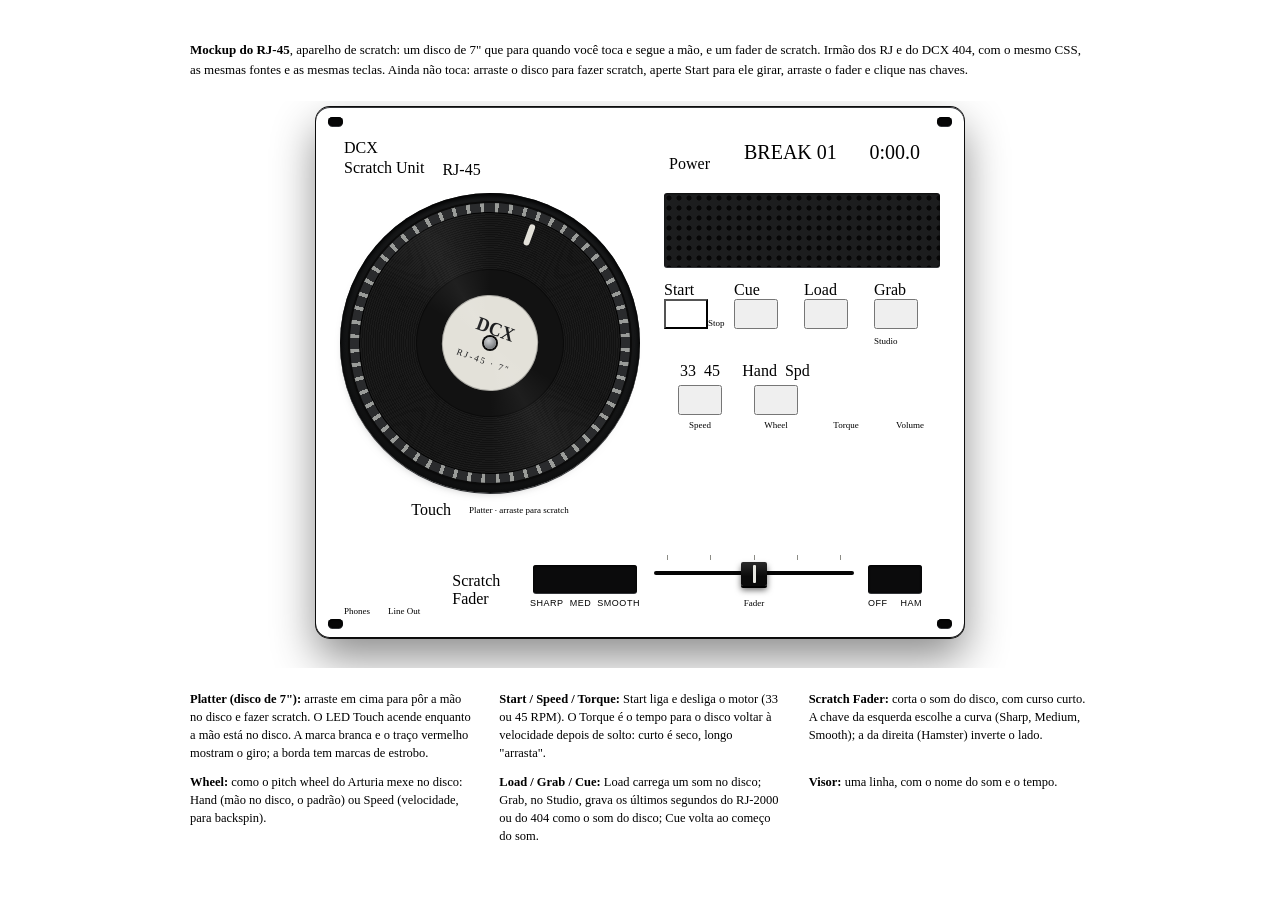
==== rj-45/mockup.html @ 4e8f0595 "Mockups: DCX 404 v4, RJ-45 e barra do Studio (CSS pelo Pages), logos provisorias Co-Authored-By: Cla" ====
<!DOCTYPE html>
<html lang="pt-BR">
<head>
<meta charset="UTF-8">
<meta name="viewport" content="width=device-width, initial-scale=1">
<title>RJ-45 (mockup)</title>
<!--
  Mockup do RJ-45, aparelho de scratch da DCX Audio (GPL-3.0): um disco de 7" que para quando
  você toca e segue a mão, e um fader de scratch. Irmão do RJ-2000, do RJ-950, do RJ-42 e do
  DCX 404 v4: usa direto o CSS e as fontes deles (repositórios lado a lado em ~/Documents/GitHub).
  Espírito de desenho industrial alemão dos anos 60: poucos controles, alinhados, um acento de cor
  só (o vermelho da casa) e grade de furos redondos. Desenho próprio, sem marca de terceiros.
  Disposição e ganchos: sala Oficina (oficina-para-criacao-rj45.md).
    - cada controle tem data-ctrl="...";
    - disco: o elemento .platter-rot gira por --turn (graus);
    - fader: --pos (0 a 1) no elemento [data-ctrl=xfader];
    - chaves: data-pos (sharp|medium|smooth, on|off, hand|speed);
    - knobs: --a (-135 a 135) no .knob, o <i> gira com rotate(var(--a));
    - LEDs: .on (data-led="power|touch|33|45|hand|speed|grab");
    - visor: setLcd("texto"), no elemento [data-lcd];
    - tamanho: --scale no :root (o .r45 usa zoom: var(--scale)).
-->
<link rel="stylesheet" href="https://dcxaudio.github.io/rj-2000/core/css/base.css">
<link rel="stylesheet" href="https://dcxaudio.github.io/rj-2000/css/rj2000.css">
<link rel="stylesheet" href="https://dcxaudio.github.io/rj-950/css/rj950.css">
<link rel="stylesheet" href="https://dcxaudio.github.io/rj-42/css/rj42.css">
<style>
  :root { --scale: 1; /* 1 = 600 x ~470 px */ }
  body { display: flex; flex-direction: column; align-items: center; gap: 22px; padding: 32px 16px 48px; color: var(--page-ink); }
  .r45-note { font-size: 13px; max-width: 900px; width: 100%; line-height: 1.5; margin: 0; }
  .r45-note b { color: var(--ink); }
  .r45-scroll { width: 100%; max-width: 900px; overflow-x: auto; display: flex; justify-content: center; padding: 6px 0 30px; }

  /* gabinete: a face e a sombra do rack, deitado, cantos arredondados */
  .r45 { zoom: var(--scale); width: 600px; flex: none; position: relative; color: var(--rack-ink);
    padding: 20px 24px 20px; border-radius: 14px; background: var(--rack-face);
    box-shadow: 0 1px 0 #34363a inset, 0 -1px 0 #0b0b0b inset, 0 0 0 1px #0d0d0d, 0 20px 44px rgba(0,0,0,.45); }
  .r45 .r9-cap { font-size: 9px; }
  .r45-hole { position: absolute; width: 15px; height: 9px; border-radius: 5px; background: #060606; box-shadow: inset 0 1px 2px #000, 0 1px 0 #34363a; }

  .r45-top { display: flex; align-items: flex-end; gap: 18px; padding: 0 4px; }
  .r45-top .r9-brand { display: flex; flex-direction: column; gap: 2px; }
  .r45-sp { flex: 1; }
  .r45-pwr { display: flex; align-items: center; gap: 7px; margin-bottom: 4px; }
  /* visor de uma linha: o LCD da casa, pequeno */
  .r45-lcd-bezel { padding: 6px 8px; }
  .r45-lcd { width: 176px; height: 30px; padding: 4px 8px; display: flex; align-items: center; justify-content: space-between; font-size: 20px; white-space: nowrap; overflow: hidden; }

  .r45-main { display: grid; grid-template-columns: 300px 1fr; gap: 24px; margin-top: 16px; }

  /* ---------- disco de 7" ---------- */
  .r45-deck { display: flex; flex-direction: column; align-items: center; gap: 8px; }
  .platter { width: 300px; height: 300px; border-radius: 50%; position: relative; touch-action: none; cursor: grab;
    background: radial-gradient(circle, #18191a 0 68%, #111213 70%); box-shadow: inset 0 2px 4px #000, 0 1px 0 #34363a; }
  .platter.grab { cursor: grabbing; }
  .platter-rot { --turn: 0deg; position: absolute; inset: 10px; border-radius: 50%; transform: rotate(var(--turn)); }
  /* borda com marcas de estrobo */
  .p-edge { position: absolute; inset: 0; border-radius: 50%;
    background: repeating-conic-gradient(#9a9c99 0 1.6deg, #2a2b2d 1.6deg 6deg);
    box-shadow: 0 0 0 2px #0a0a0a, 0 6px 12px rgba(0,0,0,.6); }
  /* vinil com sulcos */
  .p-vinyl { position: absolute; inset: 9px; border-radius: 50%;
    background: repeating-radial-gradient(circle, #121212 0 1px, #1a1a1a 1px 2.2px), #161616;
    box-shadow: inset 0 0 0 1px #000; }
  .p-vinyl::before { content: ""; position: absolute; inset: 22%; border-radius: 50%; background: #121212; box-shadow: 0 0 0 1px #0a0a0a; }
  /* rótulo central, com a marca de giro */
  .p-label { position: absolute; inset: 33%; border-radius: 50%; background: #e3e1d9; color: #1c1d1f;
    display: flex; flex-direction: column; align-items: center; justify-content: center; gap: 20px; box-shadow: inset 0 0 0 1px rgba(0,0,0,.25); }
  .p-label b { font-weight: 700; font-size: 18px; line-height: 1; transform: scaleY(1.08); }
  .p-label span { font-size: 9px; letter-spacing: .22em; text-transform: uppercase; }
  .p-label::before { content: ""; position: absolute; left: 50%; top: 4px; width: 3px; height: 16px; margin-left: -1.5px; background: var(--key-red); border-radius: 1px; }
  .p-mark { position: absolute; left: 50%; top: 14px; width: 6px; height: 22px; margin-left: -3px; border-radius: 3px; background: #e3e1d9; }
  /* reflexo fixo (não gira) e eixo */
  .p-sheen { position: absolute; inset: 19px; border-radius: 50%; pointer-events: none;
    background: conic-gradient(from 300deg, rgba(255,255,255,0), rgba(255,255,255,.06) 30deg, rgba(255,255,255,0) 60deg, rgba(255,255,255,0) 180deg, rgba(255,255,255,.05) 210deg, rgba(255,255,255,0) 240deg); }
  .p-spindle { position: absolute; left: 50%; top: 50%; width: 12px; height: 12px; margin: -6px 0 0 -6px; border-radius: 50%; pointer-events: none;
    background: radial-gradient(circle at 38% 30%, #d0d2d4, #8e9194 55%, #5b5e61); box-shadow: 0 0 0 2px #0b0b0b; }
  .r45-deckcap { display: flex; gap: 18px; align-items: center; }

  /* ---------- coluna da direita ---------- */
  .r45-side { display: flex; flex-direction: column; gap: 14px; }
  /* grade de alto-falante: furos redondos */
  .r45-grille { height: 74px; border-radius: 3px;
    background: radial-gradient(circle, #070707 0 2.3px, transparent 2.8px) 0 0 / 10px 10px, #1c1d1e;
    box-shadow: inset 0 1px 2px rgba(0,0,0,.6), 0 1px 0 #34363a; }
  .r45-keys { display: grid; grid-template-columns: repeat(4, 1fr); gap: 4px; }
  .r45-keys .r42-bk { gap: 5px; }
  .r45-keys .r42-t { min-height: 12px; }
  .r45 .r9-btn { width: 44px; height: 30px; }
  .r45 .r9-btn.red { background: linear-gradient(#e2463f, var(--key-red)); box-shadow: 0 2px 0 var(--key-red-edge), 0 4px 6px rgba(0,0,0,.5); }
  .r45 .r9-btn.red.down { box-shadow: 0 0 0 var(--key-red-edge), 0 1px 3px rgba(0,0,0,.5); }
  .r45-row2 { display: grid; grid-template-columns: 1.2fr 1.2fr 1fr 1fr; gap: 4px; align-items: end; }
  .r45-dual { display: flex; flex-direction: column; align-items: center; gap: 5px; }
  .r45-dual .r45-leds { display: flex; gap: 8px; }
  .r45-dual .r42-lr { gap: 4px; }
  .r45 .knob i { transform: rotate(var(--a, 0deg)); }
  .r45 .r9-knob-s i { transform-origin: 50% 14px; }
  .r45-knob { display: flex; flex-direction: column; align-items: center; gap: 6px; }

  /* ---------- faixa de baixo: conectores, chaves e fader ---------- */
  .r45-bottom { display: flex; align-items: flex-end; gap: 18px; margin-top: 18px; padding: 0 4px; }
  .r45-bottom .kc { gap: 6px; }
  .r45-xfgrp { flex: 1; display: flex; align-items: flex-end; justify-content: space-between; gap: 14px; padding: 16px 14px 10px; }
  /* chave deslizante */
  .sw { display: flex; flex-direction: column; align-items: center; gap: 5px; padding: 0; border: 0; background: none; color: var(--rack-ink); touch-action: manipulation; }
  .sw .slot { position: relative; height: 28px; border-radius: 3px; background: #0b0b0c; box-shadow: inset 0 1px 3px #000, 0 1px 0 #34363a; }
  .sw[data-n="3"] .slot { width: 104px; } .sw[data-n="2"] .slot { width: 54px; }
  .sw .thumb { position: absolute; top: 4px; width: 22px; height: 20px; border-radius: 2px;
    background: linear-gradient(#dfe1dd, var(--rack-btn)); box-shadow: 0 2px 0 var(--rack-btn-edge), 0 3px 4px rgba(0,0,0,.5); transition: left .06s; }
  .sw .pos { display: flex; justify-content: space-between; gap: 6px; width: 100%; font-size: 9px; text-transform: uppercase; letter-spacing: .06em; color: var(--ink-dim); }
  .sw .pos span.sel { color: var(--rack-ink); }
  /* fader de scratch: o fader do RJ-2000 deitado, curso curto */
  .xf { --pos: .5; position: relative; width: 200px; height: 40px; touch-action: none; cursor: ew-resize; }
  .xf::before { content: ""; position: absolute; left: 0; right: 0; top: 50%; height: 4px; margin-top: -2px; background: #050505; border-radius: 2px; }
  .xf .ticks { position: absolute; left: 13px; right: 13px; top: 2px; height: 5px;
    background: repeating-linear-gradient(90deg, #8c8c86 0 1px, transparent 1px calc(25% - .25px)); }
  .xf .cap-x { position: absolute; top: 9px; width: 26px; height: 24px; left: calc(var(--pos) * (100% - 26px));
    background: linear-gradient(#2a2a2a, #0a0a0a 60%); border-radius: 2px; box-shadow: 0 2px 0 #000, 0 4px 6px rgba(0,0,0,.6); }
  .xf .cap-x::after { content: ""; position: absolute; top: 3px; bottom: 3px; left: 50%; width: 3px; margin-left: -1.5px; background: #e8e8e2; border-radius: 1px; }
  .r45-xf { display: flex; flex-direction: column; align-items: center; gap: 5px; }

  .r45-legend { max-width: 900px; width: 100%; display: grid; grid-template-columns: repeat(auto-fit, minmax(260px, 1fr)); gap: 10px 28px; font-size: 12.5px; line-height: 1.45; }
  .r45-legend b { color: var(--ink); font-weight: 600; }
</style>
</head>
<body>
  <p class="r45-note"><b>Mockup do RJ-45</b>, aparelho de scratch: um disco de 7" que para quando você toca e segue a mão, e um fader de scratch. Irmão dos RJ e do DCX 404, com o mesmo CSS, as mesmas fontes e as mesmas teclas. Ainda não toca: arraste o disco para fazer scratch, aperte Start para ele girar, arraste o fader e clique nas chaves.</p>

  <div class="r45-scroll">
  <section class="r45" aria-label="RJ-45 Scratch">
    <i class="r45-hole" style="left:12px;top:10px"></i><i class="r45-hole" style="right:12px;top:10px"></i>
    <i class="r45-hole" style="left:12px;bottom:10px"></i><i class="r45-hole" style="right:12px;bottom:10px"></i>

    <!-- marca, energia e visor -->
    <div class="r45-top">
      <div class="r9-brand"><span class="r9-maker">DCX</span><span class="r9-sub">Scratch Unit</span></div>
      <span class="r9-model" style="margin-bottom:-2px">RJ-45</span>
      <span class="r45-sp"></span>
      <span class="r45-pwr r42-lr"><i class="led r9-led on" data-led="power"></i>Power</span>
      <div class="lcd-bezel r45-lcd-bezel"><div class="lcd r45-lcd" data-lcd><span id="lcd-name">BREAK 01</span><span id="lcd-time">0:00.0</span></div></div>
    </div>

    <div class="r45-main">
      <!-- disco -->
      <div class="r45-deck">
        <div class="platter" data-ctrl="platter" role="slider" tabindex="0" aria-label="Disco: arraste para fazer scratch">
          <div class="platter-rot" style="--turn:20deg">
            <div class="p-edge"></div>
            <div class="p-vinyl"></div>
            <div class="p-mark"></div>
            <div class="p-label"><b>DCX</b><span>RJ-45 · 7"</span></div>
          </div>
          <div class="p-sheen"></div>
          <div class="p-spindle"></div>
        </div>
        <div class="r45-deckcap">
          <span class="r42-lr"><i class="led r9-led" data-led="touch"></i>Touch</span>
          <span class="r9-cap r42-dim">Platter · arraste para scratch</span>
        </div>
      </div>

      <!-- alto-falante e controles -->
      <div class="r45-side">
        <div class="r45-grille" aria-hidden="true"></div>

        <div class="r45-keys">
          <div class="r42-bk"><span class="r42-t">Start</span><i class="led r9-led" data-led="run" style="visibility:hidden"></i><button class="r9-btn red" data-ctrl="start" aria-label="Start / Stop"></button><span class="r9-cap r42-dim">Stop</span></div>
          <div class="r42-bk"><span class="r42-t">Cue</span><i class="led r9-led" style="visibility:hidden"></i><button class="r9-btn" data-ctrl="cue" aria-label="Cue"></button><span class="r9-cap r42-dim">&nbsp;</span></div>
          <div class="r42-bk"><span class="r42-t">Load</span><i class="led r9-led" style="visibility:hidden"></i><button class="r9-btn" data-ctrl="load" aria-label="Load"></button><span class="r9-cap r42-dim">&nbsp;</span></div>
          <div class="r42-bk"><span class="r42-t">Grab</span><i class="led r9-led" data-led="grab"></i><button class="r9-btn" data-ctrl="grab" aria-label="Grab"></button><span class="r9-cap r42-dim">Studio</span></div>
        </div>

        <div class="r45-row2">
          <div class="r45-dual"><div class="r45-leds"><span class="r42-lr"><i class="led r9-led on" data-led="33"></i>33</span><span class="r42-lr"><i class="led r9-led" data-led="45"></i>45</span></div>
            <button class="r9-btn" data-ctrl="speed" aria-label="33 / 45"></button><span class="r9-cap">Speed</span></div>
          <div class="r45-dual"><div class="r45-leds"><span class="r42-lr"><i class="led r9-led on" data-led="hand"></i>Hand</span><span class="r42-lr"><i class="led r9-led" data-led="speed"></i>Spd</span></div>
            <button class="r9-btn" data-ctrl="wheel-mode" data-pos="hand" aria-label="Wheel mode: Hand / Speed"></button><span class="r9-cap">Wheel</span></div>
          <div class="r45-knob"><div class="knob r9-knob-s" data-ctrl="torque" role="slider" tabindex="0" aria-label="Torque" style="--a:-20deg"><i></i></div><span class="r9-cap">Torque</span></div>
          <div class="r45-knob"><div class="knob r9-knob-s" data-ctrl="volume" role="slider" tabindex="0" aria-label="Volume" style="--a:50deg"><i></i></div><span class="r9-cap">Volume</span></div>
        </div>
      </div>
    </div>

    <!-- conectores, chaves e fader de scratch -->
    <div class="r45-bottom">
      <div class="kc"><i class="r9-jack"></i><span class="r9-cap">Phones</span></div>
      <div class="kc"><i class="r9-jack"></i><span class="r9-cap">Line Out</span></div>
      <div class="r42-group r45-xfgrp"><span class="r42-gt">Scratch Fader</span>
        <button class="sw" data-ctrl="xf-curve" data-pos="sharp" data-n="3" data-opts="sharp,medium,smooth" aria-label="Curva do fader"><span class="slot"><span class="thumb"></span></span><span class="pos"><span>Sharp</span><span>Med</span><span>Smooth</span></span></button>
        <div class="r45-xf"><div class="xf" data-ctrl="xfader" role="slider" tabindex="0" aria-label="Fader de scratch" style="--pos:.5"><span class="ticks"></span><span class="cap-x"></span></div><span class="r9-cap">Fader</span></div>
        <button class="sw" data-ctrl="hamster" data-pos="off" data-n="2" data-opts="off,on" aria-label="Hamster"><span class="slot"><span class="thumb"></span></span><span class="pos"><span>Off</span><span>Ham</span></span></button>
      </div>
    </div>
  </section>
  </div>

  <div class="r45-legend">
    <div><b>Platter (disco de 7"):</b> arraste em cima para pôr a mão no disco e fazer scratch. O LED Touch acende enquanto a mão está no disco. A marca branca e o traço vermelho mostram o giro; a borda tem marcas de estrobo.</div>
    <div><b>Start / Speed / Torque:</b> Start liga e desliga o motor (33 ou 45 RPM). O Torque é o tempo para o disco voltar à velocidade depois de solto: curto é seco, longo "arrasta".</div>
    <div><b>Scratch Fader:</b> corta o som do disco, com curso curto. A chave da esquerda escolhe a curva (Sharp, Medium, Smooth); a da direita (Hamster) inverte o lado.</div>
    <div><b>Wheel:</b> como o pitch wheel do Arturia mexe no disco: Hand (mão no disco, o padrão) ou Speed (velocidade, para backspin).</div>
    <div><b>Load / Grab / Cue:</b> Load carrega um som no disco; Grab, no Studio, grava os últimos segundos do RJ-2000 ou do 404 como o som do disco; Cue volta ao começo do som.</div>
    <div><b>Visor:</b> uma linha, com o nome do som e o tempo.</div>
  </div>

<script>
  const $ = s => document.querySelector(s);
  const led = n => $(`[data-led="${n}"]`);
  const setLcd = (name, time) => { if (name != null) $("#lcd-name").textContent = name; if (time != null) $("#lcd-time").textContent = time; };

  // ---------- disco: mão no disco e motor ----------
  const platter = $(".platter"), rot = $(".platter-rot");
  let turn = 20, running = false, rpm = 33, vel = 0, held = false, lastA = 0;
  const setTurn = t => { turn = t; rot.style.setProperty("--turn", t + "deg"); };
  const angleOf = e => { const r = platter.getBoundingClientRect(); return Math.atan2(e.clientY - (r.top + r.height / 2), e.clientX - (r.left + r.width / 2)) * 180 / Math.PI; };
  platter.addEventListener("pointerdown", e => { platter.setPointerCapture(e.pointerId); held = true; lastA = angleOf(e); platter.classList.add("grab"); led("touch").classList.add("on"); });
  platter.addEventListener("pointermove", e => {
    if (!held) return;
    const a = angleOf(e); let d = a - lastA; if (d > 180) d -= 360; if (d < -180) d += 360; lastA = a; setTurn(turn + d);
  });
  const release = () => { held = false; platter.classList.remove("grab"); led("touch").classList.remove("on"); };
  platter.addEventListener("pointerup", release); platter.addEventListener("pointercancel", release);

  // motor: volta à velocidade no tempo do Torque
  let last = performance.now(), pos = 0;
  function frame(now) {
    const dt = Math.min(.05, (now - last) / 1000); last = now;
    const target = running ? rpm * 6 : 0; // graus por segundo
    const torque = (parseFloat(getComputedStyle($('[data-ctrl="torque"]')).getPropertyValue("--a")) + 135) / 270; // 0..1
    const tau = .1 + torque * .6;
    if (!held) { vel += (target - vel) * Math.min(1, dt / tau); setTurn(turn + vel * dt); pos += vel * dt / (rpm * 6); }
    if (running || held) { const s = Math.max(0, pos); setLcd(null, `${Math.floor(s / 60)}:${(s % 60).toFixed(1).padStart(4, "0")}`); }
    requestAnimationFrame(frame);
  }
  requestAnimationFrame(frame);

  // ---------- teclas ----------
  $('[data-ctrl="start"]').addEventListener("click", e => { running = !running; e.currentTarget.classList.toggle("down", running); });
  $('[data-ctrl="cue"]').addEventListener("click", () => { pos = 0; setLcd(null, "0:00.0"); });
  $('[data-ctrl="load"]').addEventListener("click", () => setLcd("LOAD...", null));
  $('[data-ctrl="grab"]').addEventListener("click", () => { led("grab").classList.toggle("on"); setLcd(led("grab").classList.contains("on") ? "GRAB RJ2K" : "BREAK 01", null); });
  $('[data-ctrl="speed"]').addEventListener("click", () => { rpm = rpm === 33 ? 45 : 33; led("33").classList.toggle("on", rpm === 33); led("45").classList.toggle("on", rpm === 45); });
  $('[data-ctrl="wheel-mode"]').addEventListener("click", e => {
    const b = e.currentTarget, p = b.dataset.pos === "hand" ? "speed" : "hand"; b.dataset.pos = p;
    led("hand").classList.toggle("on", p === "hand"); led("speed").classList.toggle("on", p === "speed");
  });

  // ---------- knobs ----------
  document.querySelectorAll(".r45 .knob").forEach(k => {
    let y0 = 0, a0 = 0;
    k.addEventListener("pointerdown", e => { k.setPointerCapture(e.pointerId); y0 = e.clientY; a0 = parseFloat(getComputedStyle(k).getPropertyValue("--a")) || 0; });
    k.addEventListener("pointermove", e => { if (!k.hasPointerCapture(e.pointerId)) return; k.style.setProperty("--a", Math.max(-135, Math.min(135, a0 + (y0 - e.clientY) * 1.6)) + "deg"); });
  });

  // ---------- chaves deslizantes ----------
  function paintSwitch(sw) {
    const opts = sw.dataset.opts.split(","), i = opts.indexOf(sw.dataset.pos), slot = sw.querySelector(".slot"), th = sw.querySelector(".thumb");
    const w = slot.clientWidth - 8 - th.offsetWidth;
    th.style.left = 4 + (opts.length > 1 ? w * i / (opts.length - 1) : 0) + "px";
    sw.querySelectorAll(".pos span").forEach((s, j) => s.classList.toggle("sel", j === i));
  }
  document.querySelectorAll(".sw").forEach(sw => {
    paintSwitch(sw);
    sw.addEventListener("click", () => { const o = sw.dataset.opts.split(","); sw.dataset.pos = o[(o.indexOf(sw.dataset.pos) + 1) % o.length]; paintSwitch(sw); });
  });

  // ---------- fader de scratch ----------
  const xf = $(".xf");
  const setPos = e => { const r = xf.getBoundingClientRect(); xf.style.setProperty("--pos", Math.max(0, Math.min(1, (e.clientX - r.left - 13) / (r.width - 26))).toFixed(3)); };
  xf.addEventListener("pointerdown", e => { xf.setPointerCapture(e.pointerId); setPos(e); });
  xf.addEventListener("pointermove", e => { if (xf.hasPointerCapture(e.pointerId)) setPos(e); });
</script>
</body>
</html>
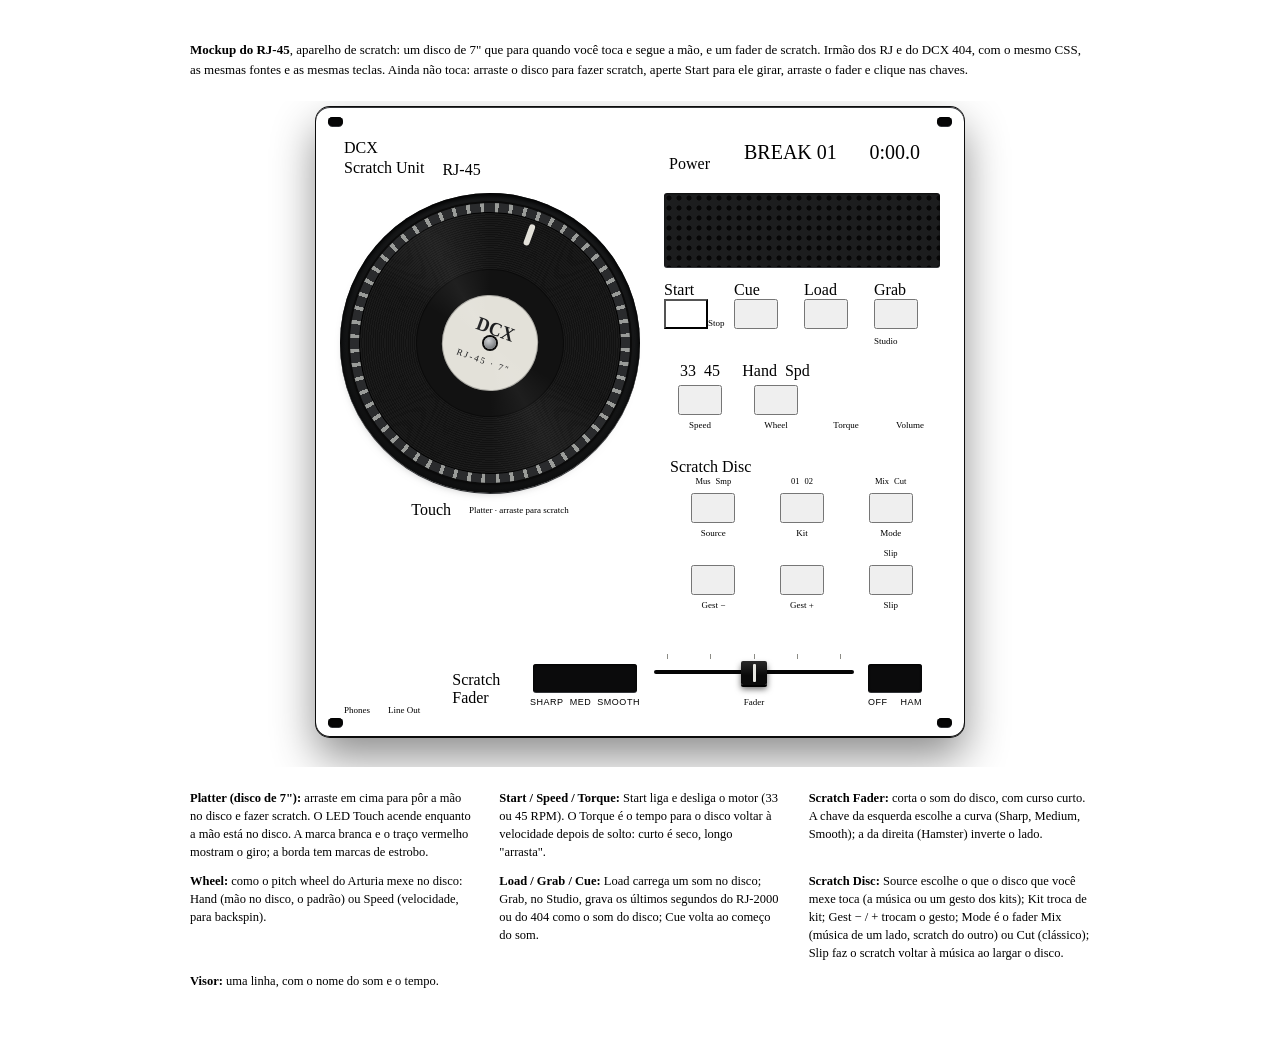
==== commit 5265bb04: "Mockup do RJ-45: controles Scratch Disc Co-Authored-By: Claude Sonnet 5.5 <noreply@anthropic.com>" ====
--- a/rj-45/mockup.html
+++ b/rj-45/mockup.html
@@ -119,6 +119,13 @@
   .xf .cap-x::after { content: ""; position: absolute; top: 3px; bottom: 3px; left: 50%; width: 3px; margin-left: -1.5px; background: #e8e8e2; border-radius: 1px; }
   .r45-xf { display: flex; flex-direction: column; align-items: center; gap: 5px; }
 
+  /* disco do scratch: fonte, kit, gesto, modo do fader e Slip (acrescentado em 08/11/2026, a pedido de Igor) */
+  .r45-disc { display: block; padding: 14px 6px 8px; }
+  .r45-dgrid { display: grid; grid-template-columns: repeat(3, 1fr); gap: 10px 2px; }
+  .r45-dgrid .r45-dual { gap: 5px; }
+  .r45-dgrid .r45-leds { gap: 5px; min-height: 12px; }
+  .r45-dgrid .r42-lr { gap: 3px; font-size: 8.5px; }
+
   .r45-legend { max-width: 900px; width: 100%; display: grid; grid-template-columns: repeat(auto-fit, minmax(260px, 1fr)); gap: 10px 28px; font-size: 12.5px; line-height: 1.45; }
   .r45-legend b { color: var(--ink); font-weight: 600; }
 </style>
@@ -178,6 +185,17 @@
           <div class="r45-knob"><div class="knob r9-knob-s" data-ctrl="torque" role="slider" tabindex="0" aria-label="Torque" style="--a:-20deg"><i></i></div><span class="r9-cap">Torque</span></div>
           <div class="r45-knob"><div class="knob r9-knob-s" data-ctrl="volume" role="slider" tabindex="0" aria-label="Volume" style="--a:50deg"><i></i></div><span class="r9-cap">Volume</span></div>
         </div>
+        <!-- disco do scratch: fonte, kit, gesto, modo do fader e Slip (novos, aprovados por Igor em 08/11/2026) -->
+        <div class="r42-group r45-disc"><span class="r42-gt">Scratch Disc</span>
+          <div class="r45-dgrid">
+            <div class="r45-dual"><div class="r45-leds"><span class="r42-lr"><i class="led r9-led on" data-led="src-mus"></i>Mus</span><span class="r42-lr"><i class="led r9-led" data-led="src-smp"></i>Smp</span></div><button class="r9-btn" data-ctrl="src" aria-label="Fonte do scratch: música ou sample"></button><span class="r9-cap">Source</span></div>
+            <div class="r45-dual"><div class="r45-leds"><span class="r42-lr"><i class="led r9-led on" data-led="kit-1"></i>01</span><span class="r42-lr"><i class="led r9-led" data-led="kit-2"></i>02</span></div><button class="r9-btn" data-ctrl="kit" aria-label="Kit de samples"></button><span class="r9-cap">Kit</span></div>
+            <div class="r45-dual"><div class="r45-leds"><span class="r42-lr"><i class="led r9-led on" data-led="mix"></i>Mix</span><span class="r42-lr"><i class="led r9-led" data-led="cut"></i>Cut</span></div><button class="r9-btn" data-ctrl="fader-mode" aria-label="Fader: mix ou cut"></button><span class="r9-cap">Mode</span></div>
+            <div class="r45-dual"><div class="r45-leds"><span class="r42-lr r42-dim">&nbsp;</span></div><button class="r9-btn" data-ctrl="gest-prev" aria-label="Gesto anterior"></button><span class="r9-cap">Gest &minus;</span></div>
+            <div class="r45-dual"><div class="r45-leds"><span class="r42-lr r42-dim">&nbsp;</span></div><button class="r9-btn" data-ctrl="gest-next" aria-label="Próximo gesto"></button><span class="r9-cap">Gest +</span></div>
+            <div class="r45-dual"><div class="r45-leds"><span class="r42-lr"><i class="led r9-led on" data-led="slip"></i>Slip</span></div><button class="r9-btn" data-ctrl="slip" aria-label="Slip"></button><span class="r9-cap">Slip</span></div>
+          </div>
+        </div>
       </div>
     </div>
 
@@ -200,6 +218,7 @@
     <div><b>Scratch Fader:</b> corta o som do disco, com curso curto. A chave da esquerda escolhe a curva (Sharp, Medium, Smooth); a da direita (Hamster) inverte o lado.</div>
     <div><b>Wheel:</b> como o pitch wheel do Arturia mexe no disco: Hand (mão no disco, o padrão) ou Speed (velocidade, para backspin).</div>
     <div><b>Load / Grab / Cue:</b> Load carrega um som no disco; Grab, no Studio, grava os últimos segundos do RJ-2000 ou do 404 como o som do disco; Cue volta ao começo do som.</div>
+    <div><b>Scratch Disc:</b> Source escolhe o que o disco que você mexe toca (a música ou um gesto dos kits); Kit troca de kit; Gest − / + trocam o gesto; Mode é o fader Mix (música de um lado, scratch do outro) ou Cut (clássico); Slip faz o scratch voltar à música ao largar o disco.</div>
     <div><b>Visor:</b> uma linha, com o nome do som e o tempo.</div>
   </div>
 
@@ -264,6 +283,18 @@
     sw.addEventListener("click", () => { const o = sw.dataset.opts.split(","); sw.dataset.pos = o[(o.indexOf(sw.dataset.pos) + 1) % o.length]; paintSwitch(sw); });
   });
 
+  // ---------- disco do scratch (novos) ----------
+  let src = "music", kit = 1, mix = "mix", slip = true, gest = 0;
+  const paintDisc = () => { led("src-mus").classList.toggle("on", src === "music"); led("src-smp").classList.toggle("on", src === "sample");
+    led("kit-1").classList.toggle("on", kit === 1); led("kit-2").classList.toggle("on", kit === 2);
+    led("mix").classList.toggle("on", mix === "mix"); led("cut").classList.toggle("on", mix === "cut"); led("slip").classList.toggle("on", slip && mix === "mix"); };
+  $('[data-ctrl="src"]').addEventListener("click", () => { src = src === "music" ? "sample" : "music"; paintDisc(); setLcd(src === "sample" ? "A1 SCRATCH" : "BREAK 01", null); });
+  $('[data-ctrl="kit"]').addEventListener("click", () => { kit = kit === 1 ? 2 : 1; gest = 0; paintDisc(); });
+  $('[data-ctrl="fader-mode"]').addEventListener("click", () => { mix = mix === "mix" ? "cut" : "mix"; paintDisc(); });
+  $('[data-ctrl="slip"]').addEventListener("click", () => { slip = !slip; paintDisc(); });
+  $('[data-ctrl="gest-prev"]').addEventListener("click", () => { gest = (gest + 15) % 16; src = "sample"; paintDisc(); setLcd((kit === 1 ? "AB"[gest >> 3] : "CD"[gest >> 3]) + (gest % 8 + 1) + " GESTO", null); });
+  $('[data-ctrl="gest-next"]').addEventListener("click", () => { gest = (gest + 1) % 16; src = "sample"; paintDisc(); setLcd((kit === 1 ? "AB"[gest >> 3] : "CD"[gest >> 3]) + (gest % 8 + 1) + " GESTO", null); });
+
   // ---------- fader de scratch ----------
   const xf = $(".xf");
   const setPos = e => { const r = xf.getBoundingClientRect(); xf.style.setProperty("--pos", Math.max(0, Math.min(1, (e.clientX - r.left - 13) / (r.width - 26))).toFixed(3)); };
